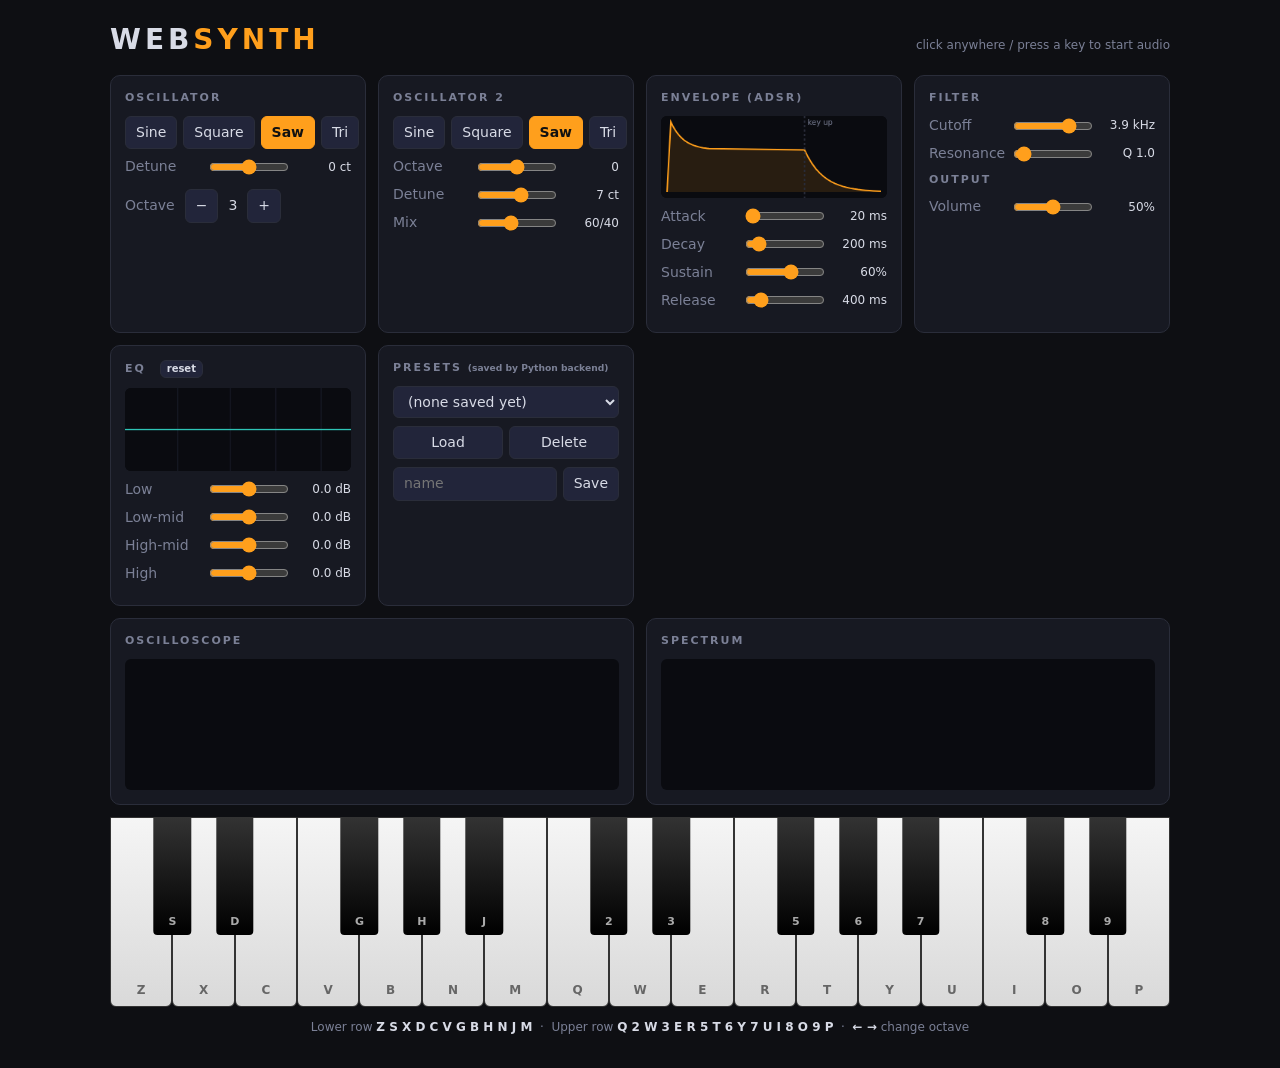
==== static/index.html @ 7dbee59e "initial synth" ====
<!doctype html>
<html lang="en">
<head>
  <meta charset="utf-8">
  <meta name="viewport" content="width=device-width, initial-scale=1">
  <title>Web Synth</title>
  <link rel="stylesheet" href="/static/style.css">
</head>
<body>
  <header>
    <h1>WEB<span>SYNTH</span></h1>
    <div class="status" id="status">click anywhere / press a key to start audio</div>
  </header>

  <main>
    <section class="panel">
      <h2>Oscillator</h2>
      <div class="waves" id="waves1">
        <button data-wave="sine">Sine</button>
        <button data-wave="square">Square</button>
        <button data-wave="sawtooth" class="active">Saw</button>
        <button data-wave="triangle">Tri</button>
      </div>
      <label>Detune <input type="range" id="detune" min="-50" max="50" step="1" value="0"><output></output></label>
      <div class="octave">
        Octave
        <button id="oct-down">−</button>
        <span id="oct-val">3</span>
        <button id="oct-up">+</button>
      </div>
    </section>

    <section class="panel">
      <h2>Oscillator 2</h2>
      <div class="waves" id="waves2">
        <button data-wave="sine">Sine</button>
        <button data-wave="square">Square</button>
        <button data-wave="sawtooth" class="active">Saw</button>
        <button data-wave="triangle">Tri</button>
      </div>
      <label>Octave <input type="range" id="oct2" min="-2" max="2" step="1" value="0"><output></output></label>
      <label>Detune <input type="range" id="detune2" min="-50" max="50" step="1" value="7"><output></output></label>
      <label>Mix <input type="range" id="mix" min="0" max="1" step="0.01" value="0.4"><output></output></label>
    </section>

    <section class="panel">
      <h2>Envelope (ADSR)</h2>
      <canvas id="env" width="300" height="110"></canvas>
      <label>Attack  <input type="range" id="attack"  min="0.005" max="2" step="0.005" value="0.02"><output></output></label>
      <label>Decay   <input type="range" id="decay"   min="0.005" max="2" step="0.005" value="0.2"><output></output></label>
      <label>Sustain <input type="range" id="sustain" min="0" max="1" step="0.01" value="0.6"><output></output></label>
      <label>Release <input type="range" id="release" min="0.01" max="3" step="0.01" value="0.4"><output></output></label>
    </section>

    <section class="panel">
      <h2>Filter</h2>
      <label>Cutoff <input type="range" id="cutoff" min="0" max="1" step="0.001" value="0.75"><output></output></label>
      <label>Resonance <input type="range" id="resonance" min="0.1" max="20" step="0.1" value="1"><output></output></label>
      <h2>Output</h2>
      <label>Volume <input type="range" id="volume" min="0" max="1" step="0.01" value="0.5"><output></output></label>
    </section>

    <section class="panel">
      <h2>EQ <button id="eq-reset" class="mini">reset</button></h2>
      <canvas id="eqcurve" width="300" height="110"></canvas>
      <label>Low <input type="range" id="eq1" min="-12" max="12" step="0.5" value="0"><output></output></label>
      <label>Low-mid <input type="range" id="eq2" min="-12" max="12" step="0.5" value="0"><output></output></label>
      <label>High-mid <input type="range" id="eq3" min="-12" max="12" step="0.5" value="0"><output></output></label>
      <label>High <input type="range" id="eq4" min="-12" max="12" step="0.5" value="0"><output></output></label>
    </section>

    <section class="panel presets">
      <h2>Presets <small>(saved by Python backend)</small></h2>
      <select id="preset-list"></select>
      <div class="row">
        <button id="preset-load">Load</button>
        <button id="preset-del">Delete</button>
      </div>
      <div class="row">
        <input type="text" id="preset-name" placeholder="name" maxlength="40">
        <button id="preset-save">Save</button>
      </div>
    </section>
  </main>

  <section class="visuals">
    <div class="vis"><h2>Oscilloscope</h2><canvas id="scope" width="600" height="160"></canvas></div>
    <div class="vis"><h2>Spectrum</h2><canvas id="spectrum" width="600" height="160"></canvas></div>
  </section>

  <section class="keyboard-wrap">
    <div id="keyboard"></div>
    <p class="hint">
      Lower row <b>Z S X D C V G B H N J M</b> &nbsp;·&nbsp;
      Upper row <b>Q 2 W 3 E R 5 T 6 Y 7 U I 8 O 9 P</b> &nbsp;·&nbsp;
      <b>← →</b> change octave
    </p>
  </section>

  <script src="/static/synth.js"></script>
</body>
</html>
---- static/style.css ----
:root {
  --bg: #0e0f13;
  --panel: #171922;
  --line: #2a2d3a;
  --text: #d8dbe6;
  --dim: #7b8096;
  --accent: #ff9f1c;
  --accent2: #2ec4b6;
}
* { box-sizing: border-box; }
body {
  margin: 0; padding: 20px;
  background: var(--bg); color: var(--text);
  font: 14px/1.4 system-ui, sans-serif;
  max-width: 1100px; margin-inline: auto;
}
header { display: flex; justify-content: space-between; align-items: baseline; margin-bottom: 16px; }
h1 { margin: 0; letter-spacing: 4px; font-weight: 800; }
h1 span { color: var(--accent); }
h2 { margin: 0 0 10px; font-size: 11px; text-transform: uppercase; letter-spacing: 2px; color: var(--dim); }
h2 small { text-transform: none; letter-spacing: 0; }
.status { color: var(--dim); font-size: 12px; }

main { display: grid; grid-template-columns: repeat(auto-fit, minmax(240px, 1fr)); gap: 12px; }
.panel, .vis { background: var(--panel); border: 1px solid var(--line); border-radius: 10px; padding: 14px; }

button.mini { padding: 1px 6px; font-size: 10px; margin-left: 8px; text-transform: none; letter-spacing: 0; vertical-align: middle; }
label { display: grid; grid-template-columns: 74px 1fr 56px; gap: 8px; align-items: center; margin: 8px 0; color: var(--dim); }
output { text-align: right; font-variant-numeric: tabular-nums; color: var(--text); font-size: 12px; }
input[type=range] { width: 100%; accent-color: var(--accent); }

button, select, input[type=text] {
  background: #22253a; color: var(--text); border: 1px solid var(--line);
  border-radius: 6px; padding: 6px 10px; font: inherit; cursor: pointer;
}
button:hover { border-color: var(--accent); }
button.active { background: var(--accent); color: #111; border-color: var(--accent); font-weight: 600; }
.waves { display: flex; gap: 6px; margin-bottom: 8px; }
.octave { display: flex; gap: 10px; align-items: center; margin-top: 12px; color: var(--dim); }
#oct-val { color: var(--text); min-width: 1ch; text-align: center; }
.presets select, .presets input { width: 100%; }
.row { display: flex; gap: 6px; margin-top: 8px; }
.row button { flex: 1; }

canvas { width: 100%; height: auto; display: block; background: #0a0b10; border-radius: 6px; }

.visuals { display: grid; grid-template-columns: 1fr 1fr; gap: 12px; margin: 12px 0; }
@media (max-width: 700px) { .visuals { grid-template-columns: 1fr; } }

.keyboard-wrap { margin-top: 12px; }
#keyboard { position: relative; height: 190px; display: flex; user-select: none; touch-action: none; }
.key.white {
  flex: 1; background: linear-gradient(#f5f5f5, #d9d9d9); border: 1px solid #333;
  border-radius: 0 0 6px 6px; position: relative; display: flex; align-items: flex-end;
  justify-content: center; padding-bottom: 8px; color: #666; font-size: 12px; font-weight: 600;
}
.key.black {
  position: absolute; top: 0; height: 62%; background: linear-gradient(#333, #000);
  border-radius: 0 0 4px 4px; transform: translateX(-50%); z-index: 2;
  display: flex; align-items: flex-end; justify-content: center; padding-bottom: 6px;
  color: #aaa; font-size: 11px; font-weight: 600;
}
.key.white.down { background: linear-gradient(var(--accent), #ffbf69); color: #111; }
.key.black.down { background: linear-gradient(var(--accent2), #1b8a80); color: #111; }
.hint { color: var(--dim); font-size: 12px; text-align: center; }
.hint b { color: var(--text); }
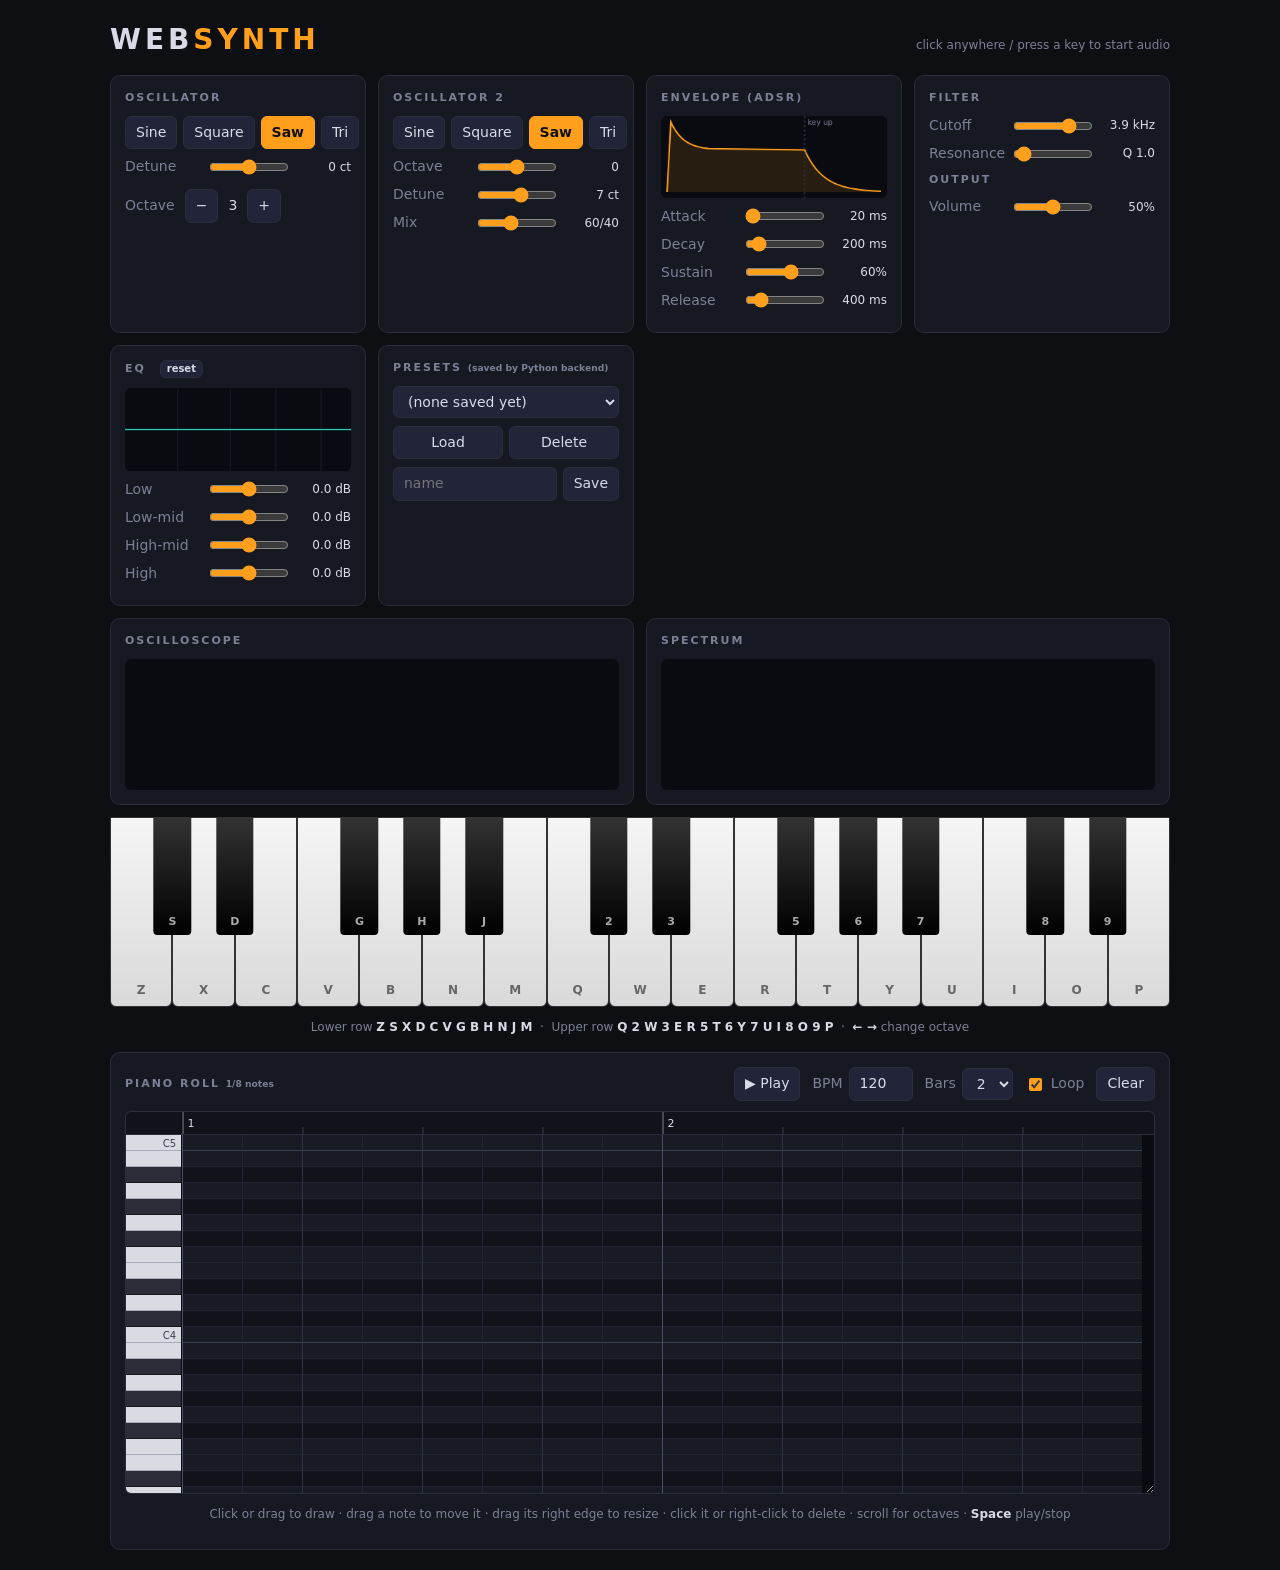
==== commit 21911ffa: "Pianoroll start" ====
--- a/static/index.html
+++ b/static/index.html
@@ -97,6 +97,44 @@
     </p>
   </section>
 
+  <section class="roll-wrap">
+    <div class="roll-head">
+      <h2>Piano Roll <small>1/8 notes</small></h2>
+      <div class="roll-ctl">
+        <button id="roll-play" class="play">▶ Play</button>
+        <label>BPM <input type="number" id="roll-bpm" min="40" max="240" step="1" value="120"></label>
+        <label>Bars
+          <select id="roll-bars">
+            <option value="1">1</option>
+            <option value="2" selected>2</option>
+            <option value="4">4</option>
+            <option value="8">8</option>
+          </select>
+        </label>
+        <label><input type="checkbox" id="roll-loop" checked> Loop</label>
+        <button id="roll-clear">Clear</button>
+      </div>
+    </div>
+    <div class="roll-rulerrow">
+      <div class="roll-corner"></div>
+      <div class="roll-rulerclip"><canvas id="roll-ruler"></canvas></div>
+    </div>
+    <div id="roll-scroll" class="roll-scroll">
+      <div class="roll-inner">
+        <canvas id="roll-keys"></canvas>
+        <div class="roll-gridwrap">
+          <canvas id="roll-grid"></canvas>
+          <div id="roll-playhead" class="roll-playhead"></div>
+        </div>
+      </div>
+    </div>
+    <p class="hint">
+      Click or drag to draw · drag a note to move it · drag its right edge to resize ·
+      click it or right-click to delete · scroll for octaves · <b>Space</b> play/stop
+    </p>
+  </section>
+
   <script src="/static/synth.js"></script>
+  <script src="/static/pianoroll.js"></script>
 </body>
 </html>
--- a/static/style.css
+++ b/static/style.css
@@ -29,7 +29,7 @@
 output { text-align: right; font-variant-numeric: tabular-nums; color: var(--text); font-size: 12px; }
 input[type=range] { width: 100%; accent-color: var(--accent); }
 
-button, select, input[type=text] {
+button, select, input[type=text], input[type=number] {
   background: #22253a; color: var(--text); border: 1px solid var(--line);
   border-radius: 6px; padding: 6px 10px; font: inherit; cursor: pointer;
 }
@@ -63,4 +63,29 @@
 .key.white.down { background: linear-gradient(var(--accent), #ffbf69); color: #111; }
 .key.black.down { background: linear-gradient(var(--accent2), #1b8a80); color: #111; }
 .hint { color: var(--dim); font-size: 12px; text-align: center; }
-.hint b { color: var(--text); }+.hint b { color: var(--text); }
+
+/* ---------- Piano roll ---------- */
+.roll-wrap { margin-top: 16px; background: var(--panel); border: 1px solid var(--line); border-radius: 10px; padding: 14px; }
+.roll-head { display: flex; flex-wrap: wrap; gap: 12px; justify-content: space-between; align-items: center; margin-bottom: 10px; }
+.roll-head h2 { margin: 0; }
+.roll-ctl { display: flex; flex-wrap: wrap; gap: 12px; align-items: center; color: var(--dim); }
+.roll-ctl label { display: flex; grid-template-columns: none; align-items: center; gap: 6px; margin: 0; }
+.roll-ctl input[type=number] { width: 64px; }
+.roll-ctl input[type=checkbox] { accent-color: var(--accent); }
+button.play.on { background: var(--accent2); color: #111; border-color: var(--accent2); font-weight: 600; }
+
+.roll-rulerrow { display: flex; background: #12131a; border: 1px solid var(--line); border-bottom: 0; border-radius: 6px 6px 0 0; overflow: hidden; }
+.roll-corner { width: 56px; flex: none; border-right: 1px solid #0a0b10; }
+.roll-rulerclip { flex: 1; overflow: hidden; }
+.roll-wrap canvas { width: auto; height: auto; border-radius: 0; background: none; }   /* undo the global responsive-canvas rule */
+#roll-ruler { display: block; }
+
+.roll-scroll { height: 360px; min-height: 140px; max-height: 85vh; overflow: auto; resize: vertical;
+  border: 1px solid var(--line); border-radius: 0 0 6px 6px; background: #0a0b10; }
+.roll-inner { display: flex; width: max-content; }
+#roll-keys { position: sticky; left: 0; z-index: 3; flex: none; }
+.roll-gridwrap { position: relative; flex: none; }
+#roll-grid { cursor: crosshair; touch-action: none; }
+.roll-playhead { position: absolute; top: 0; bottom: 0; left: 0; width: 2px; background: #fff; opacity: .85;
+  pointer-events: none; display: none; box-shadow: 0 0 6px rgba(255,255,255,.6); }
